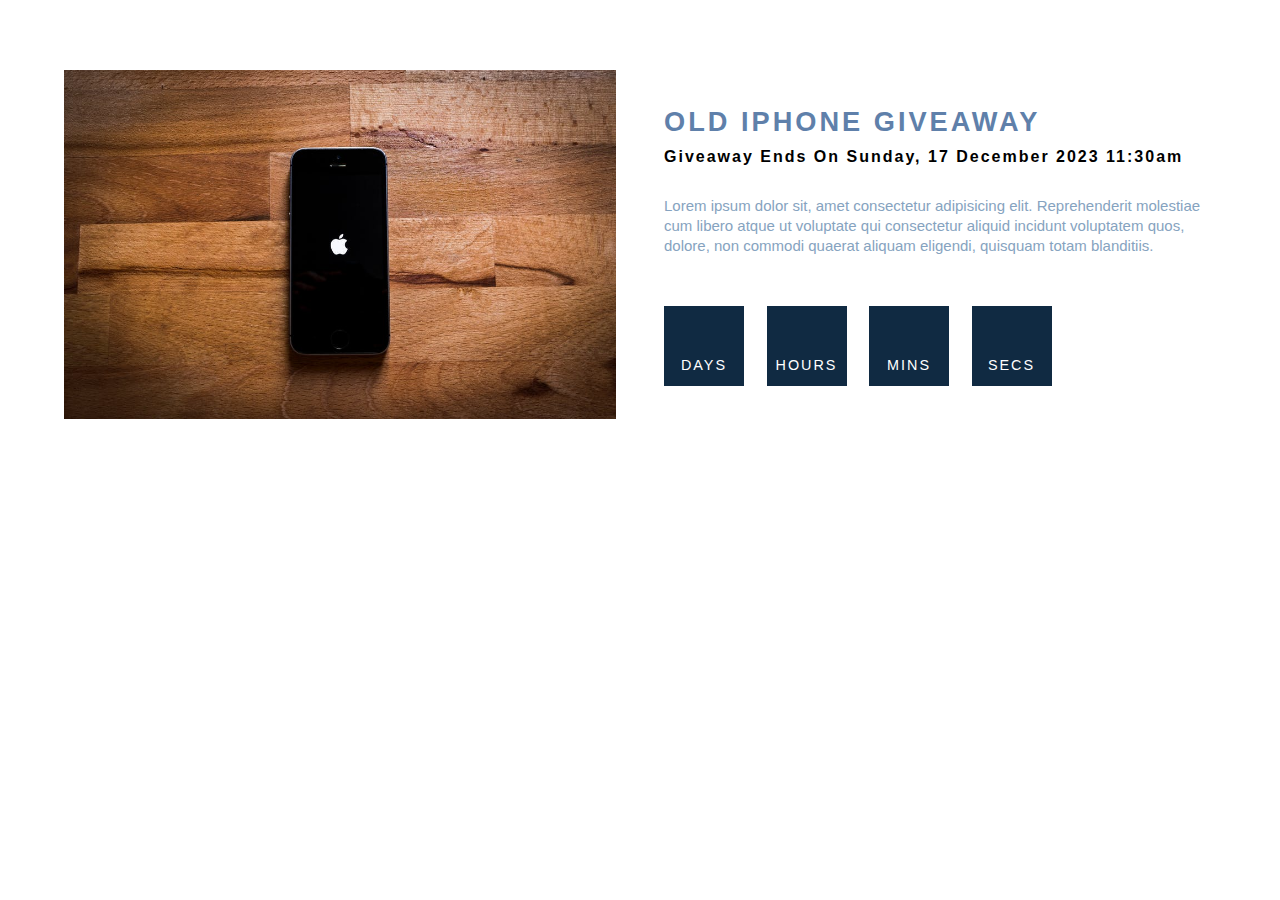
==== countdown/index.html @ a40557e6 "style completed" ====
<!DOCTYPE html>
<html lang="en">
  <head>
    <meta charset="UTF-8" />
    <meta name="viewport" content="width=device-width, initial-scale=1.0" />
    <title>CountDown</title>
    <link rel="stylesheet" href="styles.css" />
  </head>
  <body>
    <section>
      <div class="countdown_wrapper">
        <article class="image">
          <img src="./gift.jpeg" alt="phone" />
        </article>
        <article class="info">
          <h2 class="title">OLD IPHONE GIVEAWAY</h2>
          <p class="subtitle">
            Giveaway Ends On Sunday, 17 December 2023 11:30am
          </p>
          <p class="desc">
            Lorem ipsum dolor sit, amet consectetur adipisicing elit.
            Reprehenderit molestiae cum libero atque ut voluptate qui
            consectetur aliquid incidunt voluptatem quos, dolore, non commodi
            quaerat aliquam eligendi, quisquam totam blanditiis.
          </p>

          <div class="timer_container">
            <div class="timer">
              <p id="days"></p>
              <p>days</p>
            </div>

            <div class="timer">
              <p id="hours"></p>
              <p>hours</p>
            </div>

            <div class="timer">
              <p id="minutes"></p>
              <p>mins</p>
            </div>

            <div class="timer">
              <p id="seconds"></p>
              <p>secs</p>
            </div>
          </div>
        </article>
      </div>
    </section>

    <script src="app.js"></script>
  </body>
</html>
---- countdown/styles.css ----
* {
  margin: 0;
  padding: 0;
  box-sizing: border-box;
  font-family: sans-serif;
}

section {
  width: 100%;
  height: 100vh;
}

.countdown_wrapper {
  width: min(1200px, 90%);
  margin: 0 auto;
  padding: 40px 0;
}

.image {
  width: 100%;
  margin: 30px auto;
}

.image img {
  width: 100%;
  object-fit: cover;
}

.info {
}

.title {
  color: #5f80aa;
  letter-spacing: 3px;
  font-size: 1.3rem;
}

.subtitle {
  letter-spacing: 2px;
  font-weight: 700;
  margin: 10px 0 30px 0;
}

.desc {
  color: #86a3c0;
  font-size: 15px;
  line-height: 1.25rem;
}

.timer_container {
  display: grid;
  grid-template-columns: repeat(4, 1fr);
  gap: 10px;
  margin: 50px 0 0 0;
  max-width: 400px;
}

.timer {
  background-color: #102a42;
  color: white;
  text-transform: uppercase;
  width: 80px;
  height: 80px;
  text-align: center;
  display: grid;
  place-items: center;
  gap: 10px;
  letter-spacing: 2px;
}

.timer p:nth-child(1) {
  font-size: 1.5rem;
}

.timer p:nth-child(2) {
  font-size: 0.9rem;
}

@media screen and (min-width: 980px) {
  .title {
    font-size: 1.7rem;
  }

  .countdown_wrapper {
    display: grid;
    grid-template-columns: 1fr 1fr;
    place-items: center;
    gap: 3rem;
  }
}
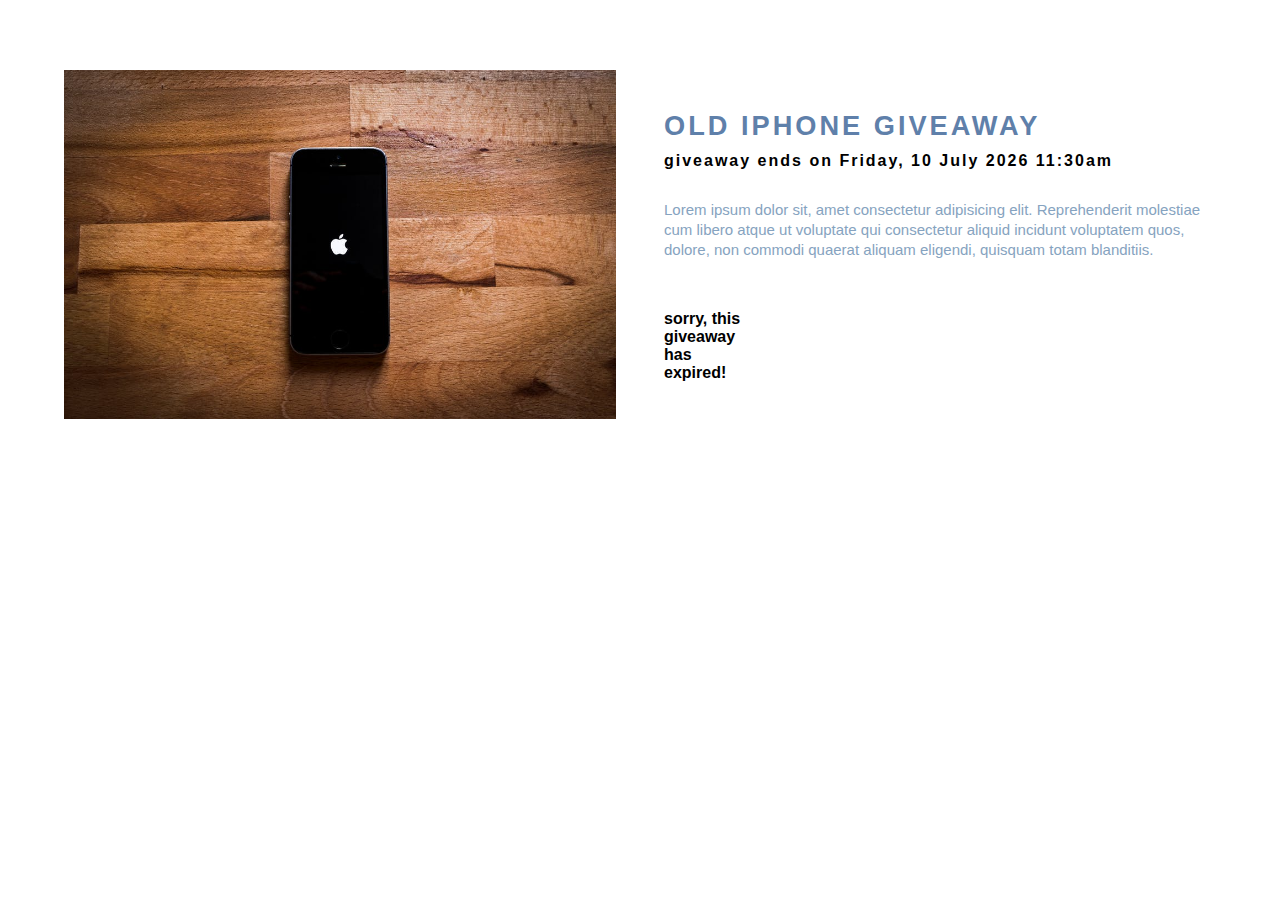
==== commit 5b4d128c: "timer pending" ====
--- a/countdown/index.html
+++ b/countdown/index.html
@@ -14,9 +14,7 @@
         </article>
         <article class="info">
           <h2 class="title">OLD IPHONE GIVEAWAY</h2>
-          <p class="subtitle">
-            Giveaway Ends On Sunday, 17 December 2023 11:30am
-          </p>
+          <p class="subtitle"></p>
           <p class="desc">
             Lorem ipsum dolor sit, amet consectetur adipisicing elit.
             Reprehenderit molestiae cum libero atque ut voluptate qui
@@ -26,22 +24,22 @@
 
           <div class="timer_container">
             <div class="timer">
-              <p id="days"></p>
+              <p id="days giveaway"></p>
               <p>days</p>
             </div>
 
             <div class="timer">
-              <p id="hours"></p>
+              <p id="hours giveaway"></p>
               <p>hours</p>
             </div>
 
             <div class="timer">
-              <p id="minutes"></p>
+              <p id="minutes giveaway"></p>
               <p>mins</p>
             </div>
 
             <div class="timer">
-              <p id="seconds"></p>
+              <p id="seconds giveaway"></p>
               <p>secs</p>
             </div>
           </div>
@@ -49,6 +47,6 @@
       </div>
     </section>
 
-    <script src="app.js"></script>
+    <script type="module" src="app.js"></script>
   </body>
 </html>
